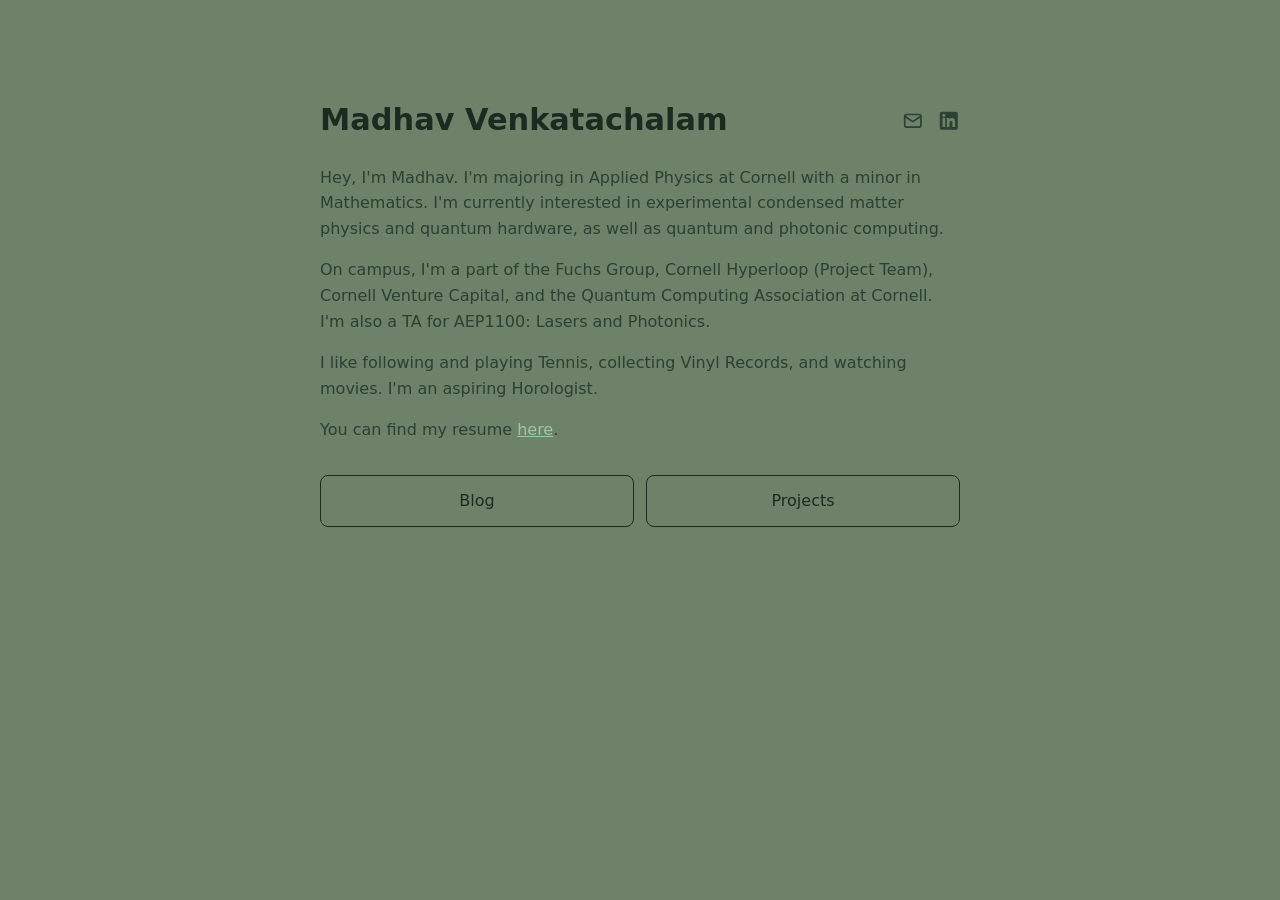
==== index.html @ 63b0a7d0 "Add files via upload" ====
<!DOCTYPE html>
<html lang="en">
<head>
  <meta charset="UTF-8">
  <meta name="viewport" content="width=device-width, initial-scale=1.0">
  <title>Madhav</title>
  <link rel="stylesheet" href="style.css">
</head>
<body>
  <main class="container">
    <header>
      <h1>Madhav Venkatachalam</h1> <!-- EDIT: your full name -->
      <nav class="social">
        <!-- EDIT: your email -->
        <a href="mailto:mv498@cornell.edu" aria-label="Email">
          <svg viewBox="0 0 24 24" fill="none" stroke="currentColor" stroke-width="1.8" stroke-linecap="round" stroke-linejoin="round">
            <rect x="3" y="5" width="18" height="14" rx="2"/>
            <path d="M3 7l9 6 9-6"/>
          </svg>
        </a>
        <!-- EDIT: your LinkedIn URL -->
        <a href="https://www.linkedin.com/in/madhav-venkatachalam/" target="_blank" rel="noopener" aria-label="LinkedIn">
          <svg viewBox="0 0 24 24" fill="currentColor">
            <path d="M20 2H4a2 2 0 0 0-2 2v16a2 2 0 0 0 2 2h16a2 2 0 0 0 2-2V4a2 2 0 0 0-2-2zM8 19H5V9h3v10zM6.5 7.7a1.75 1.75 0 1 1 0-3.5 1.75 1.75 0 0 1 0 3.5zM19 19h-3v-5c0-1.2-.4-2.1-1.6-2.1-1.1 0-1.6.8-1.6 2.1v5h-3V9h2.9v1.4c.4-.8 1.4-1.6 2.9-1.6 2.3 0 3.4 1.4 3.4 4.2V19z"/>
          </svg>
        </a>
      </nav>
    </header>

    <!-- EDIT: your intro -->
    <section class="intro">
      <p>Hey, I'm Madhav. I'm majoring in Applied Physics at Cornell with a minor in Mathematics. I'm currently interested in experimental condensed matter physics and quantum hardware, as well as quantum and photonic computing.</p>
      <p>On campus, I'm a part of the Fuchs Group, Cornell Hyperloop (Project Team), Cornell Venture Capital, and the Quantum Computing Association at Cornell. I'm also a TA for AEP1100: Lasers and Photonics.</p>
      <p>I like following and playing Tennis, collecting Vinyl Records, and watching movies. I'm an aspiring Horologist.</p>
      <p>You can find my resume <a href="documents/resume.pdf" target="_blank" rel="noopener">here</a>.</p>
    </section>

    <div class="buttons">
      <a class="btn" href="blog.html">Blog</a>
      <a class="btn" href="projects.html">Projects</a>
    </div>
  </main>
</body>
</html>
---- style.css ----
:root {
  --bg: #6e8269;
  --text: #1c2b22;
  --muted: #2a4133;
  --faint: #304a3a;
  --border: #1c2b22;
  --accent: #99c8ad;
  --font: ui-sans-serif, system-ui, -apple-system, BlinkMacSystemFont, "Segoe UI", Roboto, "Helvetica Neue", Arial, sans-serif;
}


* { box-sizing: border-box; }

body {
  margin: 0;
  font-family: var(--font);
  background: var(--bg);
  color: var(--text);
  line-height: 1.6;
}

.container {
  max-width: 42rem;
  margin: 0 auto;
  padding: 6rem 1rem 3rem;
}

a { color: var(--accent); }

/* Header */
header {
  display: flex;
  align-items: center;
  justify-content: space-between;
  gap: 1rem;
  margin-bottom: 1.25rem;
}

h1 {
  font-size: 1.9rem;
  font-weight: 700;
  margin: 0;
}

.social {
  display: flex;
  gap: 0.9rem;
}

.social a {
  color: var(--muted);
  font-size: 1.35rem;
  display: flex;
  transition: color 0.2s;
}

.social a:hover { color: var(--text); }

.social svg { width: 1em; height: 1em; }

/* Intro */
.intro p {
  color: var(--muted);
  margin: 0 0 1rem;
}

/* Two buttons */
.buttons {
  display: flex;
  gap: 0.75rem;
  margin-top: 2rem;
}

.btn {
  flex: 1;
  text-align: center;
  padding: 0.75rem 1rem;
  border: 1px solid var(--border);
  border-radius: 0.5rem;
  color: var(--text);
  text-decoration: none;
  font-weight: 500;
  transition: border-color 0.2s, background 0.2s;
}

.btn:hover {
  border-color: var(--faint);
  background: color-mix(in srgb, var(--border) 35%, transparent);
}

/* Back link */
.back {
  display: inline-block;
  color: var(--muted);
  text-decoration: none;
  margin-bottom: 1.5rem;
  font-size: 0.95rem;
}

.back:hover { color: var(--text); }

h2 {
  font-size: 1.5rem;
  margin: 0 0 1rem;
}

/* List of posts / projects */
.list {
  list-style: none;
  padding: 0;
  margin: 0;
}

.list li { border-bottom: 1px solid var(--border); }
.list li:first-child { border-top: 1px solid var(--border); }

.list a {
  display: flex;
  justify-content: space-between;
  align-items: baseline;
  gap: 1rem;
  padding: 0.85rem 0;
  color: var(--text);
  text-decoration: none;
}

.list a:hover .title { color: var(--accent); }

.list .title { font-weight: 500; transition: color 0.2s; }

.list .meta {
  color: var(--faint);
  font-size: 0.85rem;
  white-space: nowrap;
}

.list .desc {
  display: block;
  color: var(--muted);
  font-size: 0.875rem;
  font-weight: 400;
}

/* Individual post / project page */
article h2 { margin-bottom: 0.25rem; }

article .date {
  color: var(--faint);
  font-size: 0.875rem;
  margin-bottom: 1.5rem;
}

article p, article li { color: var(--muted); }

article img {
  max-width: 100%;
  border-radius: 0.5rem;
  margin: 1rem 0;
}

@media (max-width: 480px) {
  .container { padding-top: 3rem; }
  .buttons { flex-direction: column; }
}
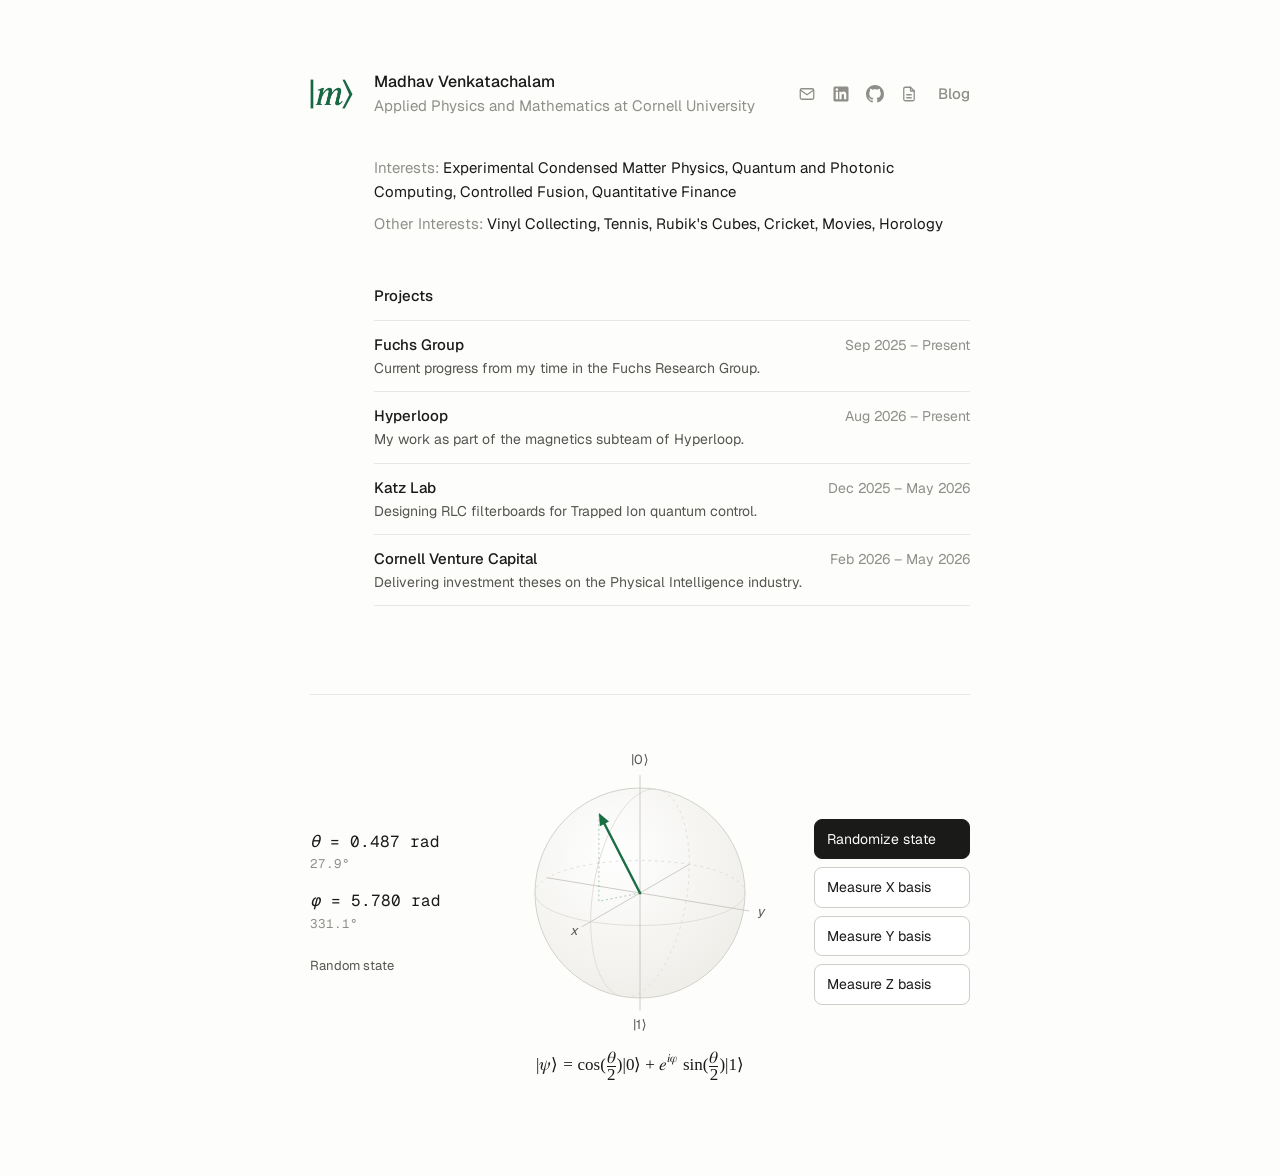
==== commit 914a7e8b: "Add files via upload" ====
--- a/index.html
+++ b/index.html
@@ -3,42 +3,124 @@
 <head>
   <meta charset="UTF-8">
   <meta name="viewport" content="width=device-width, initial-scale=1.0">
-  <title>Madhav</title>
+  <title>Madhav Venkatachalam</title>
+  <meta name="description" content="Madhav Venkatachalam: Applied Physics and Mathematics at Cornell University.">
+  <link rel="icon" href="favicon.png" type="image/png" sizes="64x64">
+  <link rel="apple-touch-icon" href="apple-touch-icon.png">
+  <link rel="preconnect" href="https://fonts.googleapis.com">
+  <link rel="preconnect" href="https://fonts.gstatic.com" crossorigin>
+  <link rel="stylesheet" href="https://fonts.googleapis.com/css2?family=Geist:wght@400;500&family=Geist+Mono:wght@400;500&display=swap">
   <link rel="stylesheet" href="style.css">
 </head>
 <body>
-  <main class="container">
-    <header>
-      <h1>Madhav Venkatachalam</h1> <!-- EDIT: your full name -->
-      <nav class="social">
-        <!-- EDIT: your email -->
-        <a href="mailto:mv498@cornell.edu" aria-label="Email">
-          <svg viewBox="0 0 24 24" fill="none" stroke="currentColor" stroke-width="1.8" stroke-linecap="round" stroke-linejoin="round">
-            <rect x="3" y="5" width="18" height="14" rx="2"/>
-            <path d="M3 7l9 6 9-6"/>
-          </svg>
+  <div class="page">
+
+    <!-- ===== HEADER (same on every page) ===== -->
+    <header class="site-header">
+      <a class="logo" href="index.html" aria-label="Home"><img src="logo.png" alt=""></a>
+      <div class="who">
+        <h1 class="name">Madhav Venkatachalam</h1>
+        <p class="tagline">Applied Physics and Mathematics at Cornell University</p>
+      </div>
+      <nav class="site-nav">
+        <a href="mailto:mv498@cornell.edu" aria-label="Email" title="Email">
+          <svg viewBox="0 0 24 24" fill="none" stroke="currentColor" stroke-width="1.7" stroke-linecap="round" stroke-linejoin="round"><rect x="3" y="5" width="18" height="14" rx="2"/><path d="M3.5 7l8.5 6 8.5-6"/></svg>
         </a>
-        <!-- EDIT: your LinkedIn URL -->
-        <a href="https://www.linkedin.com/in/madhav-venkatachalam/" target="_blank" rel="noopener" aria-label="LinkedIn">
-          <svg viewBox="0 0 24 24" fill="currentColor">
-            <path d="M20 2H4a2 2 0 0 0-2 2v16a2 2 0 0 0 2 2h16a2 2 0 0 0 2-2V4a2 2 0 0 0-2-2zM8 19H5V9h3v10zM6.5 7.7a1.75 1.75 0 1 1 0-3.5 1.75 1.75 0 0 1 0 3.5zM19 19h-3v-5c0-1.2-.4-2.1-1.6-2.1-1.1 0-1.6.8-1.6 2.1v5h-3V9h2.9v1.4c.4-.8 1.4-1.6 2.9-1.6 2.3 0 3.4 1.4 3.4 4.2V19z"/>
-          </svg>
+        <a href="https://www.linkedin.com/in/madhav-venkatachalam/" target="_blank" rel="noopener" aria-label="LinkedIn" title="LinkedIn">
+          <svg viewBox="0 0 24 24" fill="currentColor"><path d="M20 2H4a2 2 0 0 0-2 2v16a2 2 0 0 0 2 2h16a2 2 0 0 0 2-2V4a2 2 0 0 0-2-2zM8 19H5V9h3v10zM6.5 7.7a1.75 1.75 0 1 1 0-3.5 1.75 1.75 0 0 1 0 3.5zM19 19h-3v-5c0-1.2-.4-2.1-1.6-2.1-1.1 0-1.6.8-1.6 2.1v5h-3V9h2.9v1.4c.4-.8 1.4-1.6 2.9-1.6 2.3 0 3.4 1.4 3.4 4.2V19z"/></svg>
         </a>
+        <a href="https://github.com/madhavv29" target="_blank" rel="noopener" aria-label="GitHub" title="GitHub">
+          <svg viewBox="0 0 16 16" fill="currentColor"><path d="M8 0C3.58 0 0 3.58 0 8c0 3.54 2.29 6.53 5.47 7.59.4.07.55-.17.55-.38 0-.19-.01-.82-.01-1.49-2.01.37-2.53-.49-2.69-.94-.09-.23-.48-.94-.82-1.13-.28-.15-.68-.52-.01-.53.63-.01 1.08.58 1.23.82.72 1.21 1.87.87 2.33.66.07-.52.28-.87.51-1.07-1.78-.2-3.64-.89-3.64-3.95 0-.87.31-1.59.82-2.15-.08-.2-.36-1.02.08-2.12 0 0 .67-.21 2.2.82.64-.18 1.32-.27 2-.27.68 0 1.36.09 2 .27 1.53-1.04 2.2-.82 2.2-.82.44 1.1.16 1.92.08 2.12.51.56.82 1.27.82 2.15 0 3.07-1.87 3.75-3.65 3.95.29.25.54.73.54 1.48 0 1.07-.01 1.93-.01 2.2 0 .21.15.46.55.38A8.01 8.01 0 0 0 16 8c0-4.42-3.58-8-8-8z"/></svg>
+        </a>
+        <a href="documents/resume.pdf" target="_blank" rel="noopener" aria-label="Resume" title="Resume">
+          <svg viewBox="0 0 24 24" fill="none" stroke="currentColor" stroke-width="1.7" stroke-linecap="round" stroke-linejoin="round"><path d="M14 3H7a2 2 0 0 0-2 2v14a2 2 0 0 0 2 2h10a2 2 0 0 0 2-2V8z"/><path d="M14 3v5h5"/><path d="M9 13h6M9 17h6"/></svg>
+        </a>
+        <a class="nav-text" href="blog.html">Blog</a>
       </nav>
     </header>
 
-    <!-- EDIT: your intro -->
-    <section class="intro">
-      <p>Hey, I'm Madhav. I'm majoring in Applied Physics at Cornell with a minor in Mathematics. I'm currently interested in experimental condensed matter physics and quantum hardware, as well as quantum and photonic computing.</p>
-      <p>On campus, I'm a part of the Fuchs Group, Cornell Hyperloop (Project Team), Cornell Venture Capital, and the Quantum Computing Association at Cornell. I'm also a TA for AEP1100: Lasers and Photonics.</p>
-      <p>I like following and playing Tennis, collecting Vinyl Records, and watching movies. I'm an aspiring Horologist.</p>
-      <p>You can find my resume <a href="documents/resume.pdf" target="_blank" rel="noopener">here</a>.</p>
+    <main>
+      <!-- ===== INTERESTS ===== -->
+      <section class="interests indent">
+        <p><span class="label">Interests:</span> Experimental Condensed Matter Physics, Quantum and Photonic Computing, Controlled Fusion, Quantitative Finance</p>
+        <p><span class="label">Other Interests:</span> Vinyl Collecting, Tennis, Rubik's Cubes, Cricket, Movies, Horology</p>
+      </section>
+
+      <!-- ===== PROJECTS =====
+           To add a project: copy one <li> ... </li> block below and edit it,
+           then copy a page in projects/ and rename it. -->
+      <section class="section indent" id="projects">
+        <h2>Projects</h2>
+        <ul class="rows">
+          <li>
+            <a href="projects/fuchs-group.html">
+              <span class="row-top"><span class="row-title">Fuchs Group</span><span class="row-meta">Sep 2025 – Present</span></span>
+              <span class="row-desc">Current progress from my time in the Fuchs Research Group.</span>
+            </a>
+          </li>
+          <li>
+            <a href="projects/hyperloop.html">
+              <span class="row-top"><span class="row-title">Hyperloop</span><span class="row-meta">Aug 2026 – Present</span></span>
+              <span class="row-desc">My work as part of the magnetics subteam of Hyperloop.</span>
+            </a>
+          </li>
+          <li>
+            <a href="projects/katz-lab.html">
+              <span class="row-top"><span class="row-title">Katz Lab</span><span class="row-meta">Dec 2025 – May 2026</span></span>
+              <span class="row-desc">Designing RLC filterboards for Trapped Ion quantum control.</span>
+            </a>
+          </li>
+          <li>
+            <a href="projects/cornell-venture-capital.html">
+              <span class="row-top"><span class="row-title">Cornell Venture Capital</span><span class="row-meta">Feb 2026 – May 2026</span></span>
+              <span class="row-desc">Delivering investment theses on the Physical Intelligence industry.</span>
+            </a>
+          </li>
+        </ul>
+      </section>
+    </main>
+
+    <!-- ===== BLOCH SPHERE (logic lives in bloch.js) ===== -->
+    <section class="bloch" aria-label="Interactive Bloch sphere">
+      <div class="bloch-readout">
+        <div class="readout-item">
+          <div class="readout-main"><span class="sym">θ</span> = <span id="theta-val">–</span></div>
+          <div class="readout-sub" id="theta-sub">&nbsp;</div>
+        </div>
+        <div class="readout-item">
+          <div class="readout-main"><span class="sym">φ</span> = <span id="phi-val">–</span></div>
+          <div class="readout-sub" id="phi-sub">&nbsp;</div>
+        </div>
+        <p class="readout-last" id="last-result" aria-live="polite">Random state</p>
+      </div>
+
+      <figure class="bloch-figure">
+        <svg id="bloch" viewBox="0 0 320 320" role="img" aria-label="Bloch sphere showing the current qubit state"></svg>
+        <figcaption>
+          <math display="block">
+            <mrow>
+              <mo stretchy="false" lspace="0" rspace="0">|</mo><mi>ψ</mi><mo stretchy="false" lspace="0">⟩</mo>
+              <mo>=</mo>
+              <mi>cos</mi><mo>&#x2061;</mo><mrow><mo>(</mo><mfrac><mi>θ</mi><mn>2</mn></mfrac><mo>)</mo></mrow>
+              <mo stretchy="false" lspace="0" rspace="0">|</mo><mn>0</mn><mo stretchy="false" lspace="0">⟩</mo>
+              <mo>+</mo>
+              <msup><mi>e</mi><mrow><mi>i</mi><mi>φ</mi></mrow></msup><mspace width="0.2em"/>
+              <mi>sin</mi><mo>&#x2061;</mo><mrow><mo>(</mo><mfrac><mi>θ</mi><mn>2</mn></mfrac><mo>)</mo></mrow>
+              <mo stretchy="false" lspace="0" rspace="0">|</mo><mn>1</mn><mo stretchy="false" lspace="0">⟩</mo>
+            </mrow>
+          </math>
+        </figcaption>
+      </figure>
+
+      <div class="bloch-controls">
+        <button class="qbtn primary" type="button" data-action="random">Randomize state</button>
+        <button class="qbtn" type="button" data-action="x">Measure X basis</button>
+        <button class="qbtn" type="button" data-action="y">Measure Y basis</button>
+        <button class="qbtn" type="button" data-action="z">Measure Z basis</button>
+      </div>
     </section>
 
-    <div class="buttons">
-      <a class="btn" href="blog.html">Blog</a>
-      <a class="btn" href="projects.html">Projects</a>
-    </div>
-  </main>
+  </div>
+  <script src="bloch.js"></script>
 </body>
 </html>
--- a/style.css
+++ b/style.css
@@ -1,164 +1,218 @@
+/* ---------- Colors & fonts (edit here to restyle the whole site) ---------- */
 :root {
-  --bg: #6e8269;
-  --text: #1c2b22;
-  --muted: #2a4133;
-  --faint: #304a3a;
-  --border: #1c2b22;
-  --accent: #99c8ad;
-  --font: ui-sans-serif, system-ui, -apple-system, BlinkMacSystemFont, "Segoe UI", Roboto, "Helvetica Neue", Arial, sans-serif;
-}
-
+  --bg: #fdfdfb;        /* page background */
+  --text: #1a1a18;      /* names, titles, main text */
+  --muted: #55544f;     /* paragraphs, descriptions */
+  --faint: #8f8e89;     /* dates, labels, nav */
+  --line: #e7e6e1;      /* dividers, sphere grid */
+  --line-strong: #cfcec8;
+  --qubit: #196e42;     /* Bloch state vector */
+
+  --font: "Geist", ui-sans-serif, system-ui, -apple-system, "Segoe UI", Roboto, sans-serif;
+  --mono: "Geist Mono", ui-monospace, SFMono-Regular, Menlo, Consolas, monospace;
+
+  --gutter: 64px;       /* left column that holds the logo */
+  color-scheme: light;
+}
 
 * { box-sizing: border-box; }
 
 body {
   margin: 0;
-  font-family: var(--font);
   background: var(--bg);
   color: var(--text);
+  font-family: var(--font);
+  font-size: 15px;
   line-height: 1.6;
-}
-
-.container {
-  max-width: 42rem;
+  -webkit-font-smoothing: antialiased;
+}
+
+.page {
+  max-width: 700px;
   margin: 0 auto;
-  padding: 6rem 1rem 3rem;
-}
-
-a { color: var(--accent); }
-
-/* Header */
-header {
+  padding: 72px 20px 96px;
+}
+
+a { color: inherit; }
+
+/* Inline links inside text: underlined, Ashton-style */
+.prose a:not(.back), .interests a {
+  text-decoration: underline;
+  text-decoration-color: var(--line-strong);
+  text-underline-offset: 3px;
+  transition: text-decoration-color 0.15s;
+}
+.prose a:not(.back):hover, .interests a:hover { text-decoration-color: var(--text); }
+
+/* ---------- Header ---------- */
+.site-header {
+  display: grid;
+  grid-template-columns: var(--gutter) 1fr auto;
+  grid-template-areas: "logo who nav";
+  align-items: center;
+  margin-bottom: 40px;
+}
+
+.logo { grid-area: logo; display: flex; align-items: center; }
+.logo img { display: block; height: 30px; width: auto; }
+
+.who { grid-area: who; min-width: 0; }
+.name {
+  margin: 0;
+  font-size: 16px;
+  font-weight: 500;
+  line-height: 1.3;
+}
+.name a { text-decoration: none; }
+.tagline { margin: 2px 0 0; color: var(--faint); font-size: 15px; line-height: 1.4; }
+
+.site-nav {
+  grid-area: nav;
   display: flex;
   align-items: center;
-  justify-content: space-between;
-  gap: 1rem;
-  margin-bottom: 1.25rem;
-}
-
-h1 {
-  font-size: 1.9rem;
-  font-weight: 700;
-  margin: 0;
-}
-
-.social {
+  gap: 16px;
+}
+.site-nav a {
   display: flex;
-  gap: 0.9rem;
-}
-
-.social a {
-  color: var(--muted);
-  font-size: 1.35rem;
-  display: flex;
-  transition: color 0.2s;
-}
-
-.social a:hover { color: var(--text); }
-
-.social svg { width: 1em; height: 1em; }
-
-/* Intro */
-.intro p {
-  color: var(--muted);
-  margin: 0 0 1rem;
-}
-
-/* Two buttons */
-.buttons {
-  display: flex;
-  gap: 0.75rem;
-  margin-top: 2rem;
-}
-
-.btn {
-  flex: 1;
-  text-align: center;
-  padding: 0.75rem 1rem;
-  border: 1px solid var(--border);
-  border-radius: 0.5rem;
-  color: var(--text);
+  align-items: center;
+  color: var(--faint);
   text-decoration: none;
+  transition: color 0.15s;
+}
+.site-nav a:hover { color: var(--text); }
+.site-nav svg { width: 18px; height: 18px; }
+.site-nav .nav-text { font-size: 15px; font-weight: 500; margin-left: 4px; }
+
+/* Content sits in the column to the right of the logo */
+.indent { padding-left: var(--gutter); }
+
+/* ---------- Interests ---------- */
+.interests p { margin: 0 0 8px; }
+.label { color: var(--faint); }
+
+/* ---------- Section headings ---------- */
+h2 {
+  margin: 0 0 12px;
+  font-size: 15px;
   font-weight: 500;
-  transition: border-color 0.2s, background 0.2s;
-}
-
-.btn:hover {
-  border-color: var(--faint);
-  background: color-mix(in srgb, var(--border) 35%, transparent);
-}
-
-/* Back link */
-.back {
-  display: inline-block;
-  color: var(--muted);
+}
+.section { margin-top: 48px; }
+
+/* ---------- Lists of projects / posts ---------- */
+.rows { list-style: none; margin: 0; padding: 0; }
+.rows li { border-bottom: 1px solid var(--line); }
+.rows li:first-child { border-top: 1px solid var(--line); }
+.rows a {
+  display: block;
+  padding: 12px 0;
   text-decoration: none;
-  margin-bottom: 1.5rem;
-  font-size: 0.95rem;
-}
-
-.back:hover { color: var(--text); }
-
-h2 {
-  font-size: 1.5rem;
-  margin: 0 0 1rem;
-}
-
-/* List of posts / projects */
-.list {
-  list-style: none;
-  padding: 0;
-  margin: 0;
-}
-
-.list li { border-bottom: 1px solid var(--border); }
-.list li:first-child { border-top: 1px solid var(--border); }
-
-.list a {
+}
+.row-top {
   display: flex;
   justify-content: space-between;
   align-items: baseline;
-  gap: 1rem;
-  padding: 0.85rem 0;
+  gap: 16px;
+}
+.row-title {
+  font-weight: 500;
+  text-decoration: underline;
+  text-decoration-color: transparent;
+  text-underline-offset: 3px;
+  transition: text-decoration-color 0.15s;
+}
+.rows a:hover .row-title { text-decoration-color: var(--text); }
+.row-meta {
+  color: var(--faint);
+  font-size: 14px;
+  white-space: nowrap;
+  font-variant-numeric: tabular-nums;
+}
+.row-desc { display: block; color: var(--muted); font-size: 14px; }
+
+/* ---------- Article pages (projects & blog posts) ---------- */
+.back {
+  display: inline-block;
+  margin-bottom: 20px;
+  color: var(--faint);
+  font-size: 14px;
+  text-decoration: none;
+}
+.back:hover { color: var(--text); }
+
+.prose h1 { margin: 0 0 2px; font-size: 18px; font-weight: 500; line-height: 1.4; }
+.prose .date { color: var(--faint); font-size: 14px; margin-bottom: 24px; }
+.prose h3 { margin: 28px 0 8px; font-size: 15px; font-weight: 500; }
+.prose p, .prose li { color: var(--muted); }
+.prose p { margin: 0 0 14px; }
+.prose img { max-width: 100%; border-radius: 8px; margin: 8px 0 16px; }
+
+/* ---------- Bloch sphere ---------- */
+.bloch {
+  margin-top: 88px;
+  padding-top: 48px;
+  border-top: 1px solid var(--line);
+  display: grid;
+  grid-template-columns: 1fr minmax(240px, 300px) 1fr;
+  grid-template-areas: "read fig ctrl";
+  align-items: center;
+  gap: 24px;
+}
+
+.bloch-figure { grid-area: fig; margin: 0; text-align: center; }
+.bloch-figure svg { display: block; width: 100%; height: auto; overflow: visible; }
+.bloch-figure figcaption { margin-top: 8px; }
+.bloch-figure math {
+  font-family: "Cambria Math", "STIX Two Math", "Latin Modern Math", math, serif;
+  font-size: 17px;
+}
+
+.bloch-readout { grid-area: read; font-family: var(--mono); font-size: 14px; }
+.readout-item + .readout-item { margin-top: 14px; }
+.readout-main { color: var(--text); font-size: 16px; }
+.readout-main .sym { font-family: var(--font); font-style: italic; }
+.readout-sub { color: var(--faint); font-size: 12.5px; }
+.readout-last {
+  margin: 22px 0 0;
+  color: var(--muted);
+  font-family: var(--font);
+  font-size: 13px;
+  line-height: 1.5;
+  min-height: 3em;
+}
+
+.bloch-controls { grid-area: ctrl; display: flex; flex-direction: column; gap: 8px; }
+.qbtn {
+  font: inherit;
+  font-size: 14px;
+  padding: 8px 12px;
+  border: 1px solid var(--line-strong);
+  border-radius: 8px;
+  background: #fff;
   color: var(--text);
-  text-decoration: none;
-}
-
-.list a:hover .title { color: var(--accent); }
-
-.list .title { font-weight: 500; transition: color 0.2s; }
-
-.list .meta {
-  color: var(--faint);
-  font-size: 0.85rem;
-  white-space: nowrap;
-}
-
-.list .desc {
-  display: block;
-  color: var(--muted);
-  font-size: 0.875rem;
-  font-weight: 400;
-}
-
-/* Individual post / project page */
-article h2 { margin-bottom: 0.25rem; }
-
-article .date {
-  color: var(--faint);
-  font-size: 0.875rem;
-  margin-bottom: 1.5rem;
-}
-
-article p, article li { color: var(--muted); }
-
-article img {
-  max-width: 100%;
-  border-radius: 0.5rem;
-  margin: 1rem 0;
-}
-
-@media (max-width: 480px) {
-  .container { padding-top: 3rem; }
-  .buttons { flex-direction: column; }
-}
+  text-align: left;
+  cursor: pointer;
+  transition: border-color 0.15s, background 0.15s;
+}
+.qbtn:hover { border-color: var(--text); }
+.qbtn:active { background: #f1f1ed; }
+.qbtn:focus-visible { outline: 2px solid var(--text); outline-offset: 2px; }
+.qbtn.primary { background: var(--text); border-color: var(--text); color: var(--bg); }
+.qbtn.primary:hover { background: #33332f; }
+
+/* ---------- Phones ---------- */
+@media (max-width: 620px) {
+  .page { padding-top: 32px; }
+  .site-header {
+    grid-template-columns: 52px 1fr;
+    grid-template-areas: "nav nav" "logo who";
+    row-gap: 28px;
+  }
+  .site-nav { justify-content: flex-end; }
+  .indent { padding-left: 0; }
+  .bloch {
+    grid-template-columns: 1fr 1fr;
+    grid-template-areas: "fig fig" "read ctrl";
+    gap: 20px;
+  }
+  .bloch-figure { max-width: 320px; margin: 0 auto; width: 100%; }
+}
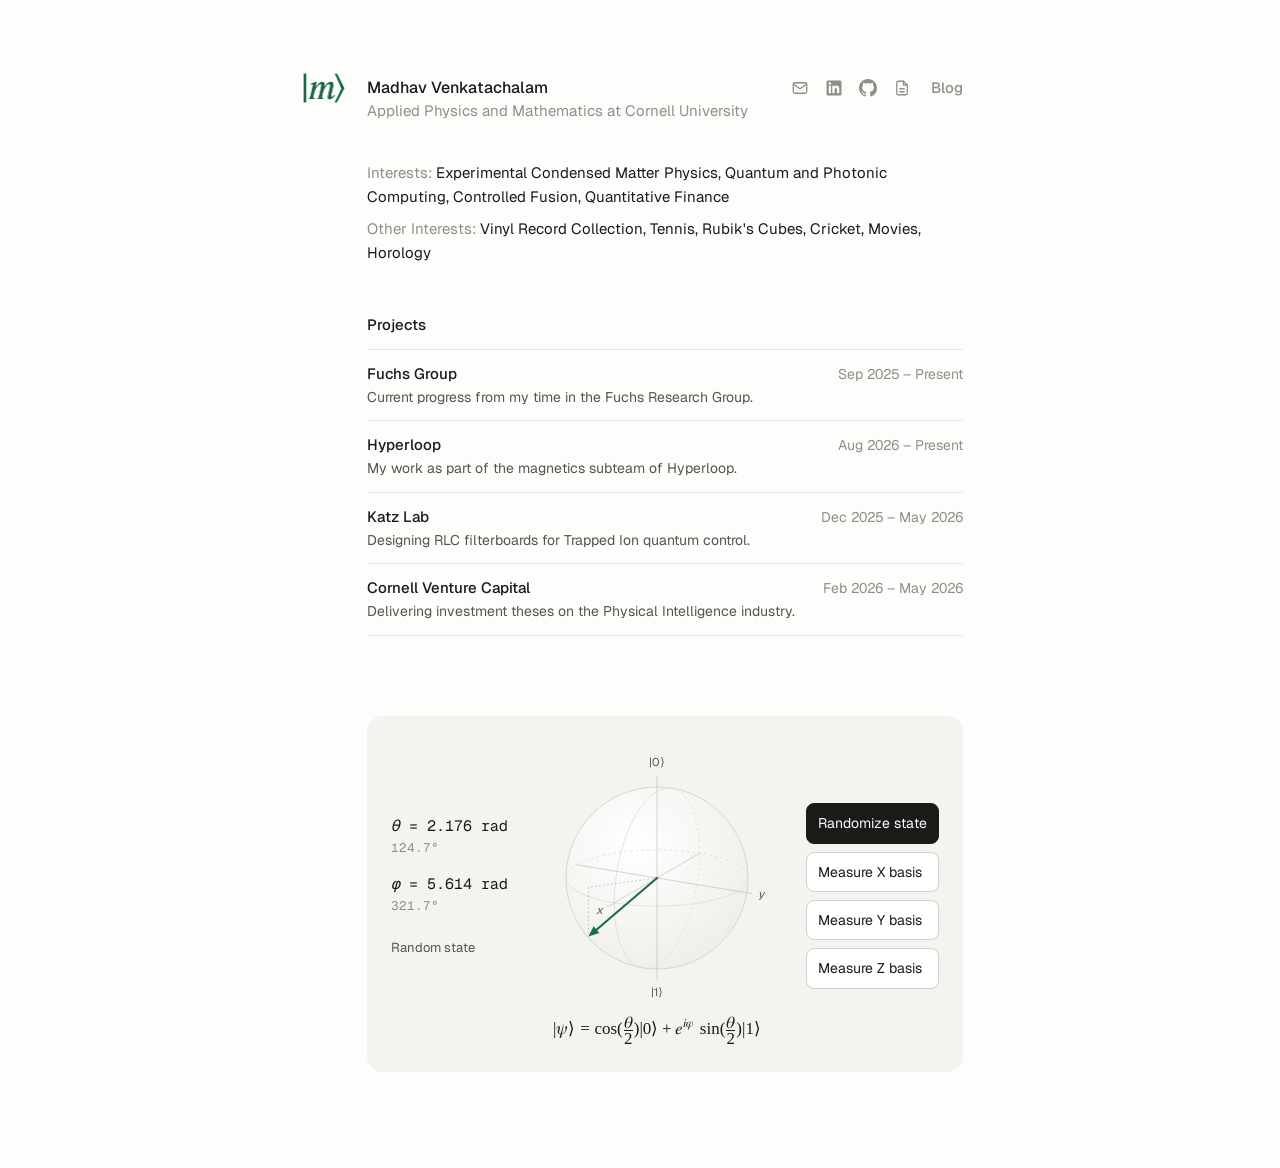
==== commit 37ea692e: "Add files via upload" ====
--- a/index.html
+++ b/index.html
@@ -19,8 +19,7 @@
     <header class="site-header">
       <a class="logo" href="index.html" aria-label="Home"><img src="logo.png" alt=""></a>
       <div class="who">
-        <h1 class="name">Madhav Venkatachalam</h1>
-        <p class="tagline">Applied Physics and Mathematics at Cornell University</p>
+        <p class="name"><a href="index.html">Madhav Venkatachalam</a></p>
       </div>
       <nav class="site-nav">
         <a href="mailto:mv498@cornell.edu" aria-label="Email" title="Email">
@@ -39,11 +38,14 @@
       </nav>
     </header>
 
+    <!-- Home page only: sits just under the header without changing it -->
+    <p class="tagline">Applied Physics and Mathematics at Cornell University</p>
+
     <main>
       <!-- ===== INTERESTS ===== -->
       <section class="interests indent">
         <p><span class="label">Interests:</span> Experimental Condensed Matter Physics, Quantum and Photonic Computing, Controlled Fusion, Quantitative Finance</p>
-        <p><span class="label">Other Interests:</span> Vinyl Collecting, Tennis, Rubik's Cubes, Cricket, Movies, Horology</p>
+        <p><span class="label">Other Interests:</span> Vinyl Record Collection, Tennis, Rubik's Cubes, Cricket, Movies, Horology</p>
       </section>
 
       <!-- ===== PROJECTS =====
--- a/style.css
+++ b/style.css
@@ -6,6 +6,7 @@
   --faint: #8f8e89;     /* dates, labels, nav */
   --line: #e7e6e1;      /* dividers, sphere grid */
   --line-strong: #cfcec8;
+  --panel: #f3f3ef;     /* Bloch sphere panel background */
   --qubit: #196e42;     /* Bloch state vector */
 
   --font: "Geist", ui-sans-serif, system-ui, -apple-system, "Segoe UI", Roboto, sans-serif;
@@ -16,6 +17,9 @@
 }
 
 * { box-sizing: border-box; }
+
+/* Reserve the scrollbar's space on every page, so short pages don't shift sideways */
+html { scrollbar-gutter: stable; }
 
 body {
   margin: 0;
@@ -45,13 +49,15 @@
 .prose a:not(.back):hover, .interests a:hover { text-decoration-color: var(--text); }
 
 /* ---------- Header ---------- */
+/* Identical on every page: one row of fixed height */
 .site-header {
   display: grid;
   grid-template-columns: var(--gutter) 1fr auto;
+  grid-template-rows: 32px;
   grid-template-areas: "logo who nav";
   align-items: center;
-  margin-bottom: 40px;
-}
+}
+.site-header + * { margin-top: 40px; }
 
 .logo { grid-area: logo; display: flex; align-items: center; }
 .logo img { display: block; height: 30px; width: auto; }
@@ -64,7 +70,14 @@
   line-height: 1.3;
 }
 .name a { text-decoration: none; }
-.tagline { margin: 2px 0 0; color: var(--faint); font-size: 15px; line-height: 1.4; }
+/* Home-page subline, placed after the header so the header itself never changes */
+.site-header + .tagline {
+  margin: -4px 0 40px;
+  padding-left: var(--gutter);
+  color: var(--faint);
+  font-size: 15px;
+  line-height: 1.4;
+}
 
 .site-nav {
   grid-area: nav;
@@ -147,15 +160,18 @@
 .prose img { max-width: 100%; border-radius: 8px; margin: 8px 0 16px; }
 
 /* ---------- Bloch sphere ---------- */
+/* A softly tinted panel, aligned with the content column above */
 .bloch {
-  margin-top: 88px;
-  padding-top: 48px;
-  border-top: 1px solid var(--line);
+  margin: 80px 0 0 var(--gutter);
+  padding: 32px 24px 28px;
+  background: var(--panel);
+  border-radius: 16px;
   display: grid;
-  grid-template-columns: 1fr minmax(240px, 300px) 1fr;
+  grid-template-columns: max-content minmax(200px, 260px) max-content;
   grid-template-areas: "read fig ctrl";
-  align-items: center;
-  gap: 24px;
+  justify-content: space-between;
+  align-items: center;
+  gap: 16px;
 }
 
 .bloch-figure { grid-area: fig; margin: 0; text-align: center; }
@@ -168,7 +184,7 @@
 
 .bloch-readout { grid-area: read; font-family: var(--mono); font-size: 14px; }
 .readout-item + .readout-item { margin-top: 14px; }
-.readout-main { color: var(--text); font-size: 16px; }
+.readout-main { color: var(--text); font-size: 15px; white-space: nowrap; }
 .readout-main .sym { font-family: var(--font); font-style: italic; }
 .readout-sub { color: var(--faint); font-size: 12.5px; }
 .readout-last {
@@ -184,17 +200,18 @@
 .qbtn {
   font: inherit;
   font-size: 14px;
-  padding: 8px 12px;
+  padding: 8px 11px;
   border: 1px solid var(--line-strong);
   border-radius: 8px;
   background: #fff;
   color: var(--text);
   text-align: left;
+  white-space: nowrap;
   cursor: pointer;
   transition: border-color 0.15s, background 0.15s;
 }
 .qbtn:hover { border-color: var(--text); }
-.qbtn:active { background: #f1f1ed; }
+.qbtn:active { background: #ecece7; }
 .qbtn:focus-visible { outline: 2px solid var(--text); outline-offset: 2px; }
 .qbtn.primary { background: var(--text); border-color: var(--text); color: var(--bg); }
 .qbtn.primary:hover { background: #33332f; }
@@ -204,14 +221,19 @@
   .page { padding-top: 32px; }
   .site-header {
     grid-template-columns: 52px 1fr;
+    grid-template-rows: auto 32px;
     grid-template-areas: "nav nav" "logo who";
     row-gap: 28px;
   }
+  .site-header + .tagline { padding-left: 52px; }
   .site-nav { justify-content: flex-end; }
   .indent { padding-left: 0; }
   .bloch {
+    margin-left: 0;
+    padding: 24px 16px;
     grid-template-columns: 1fr 1fr;
     grid-template-areas: "fig fig" "read ctrl";
+    justify-content: stretch;
     gap: 20px;
   }
   .bloch-figure { max-width: 320px; margin: 0 auto; width: 100%; }
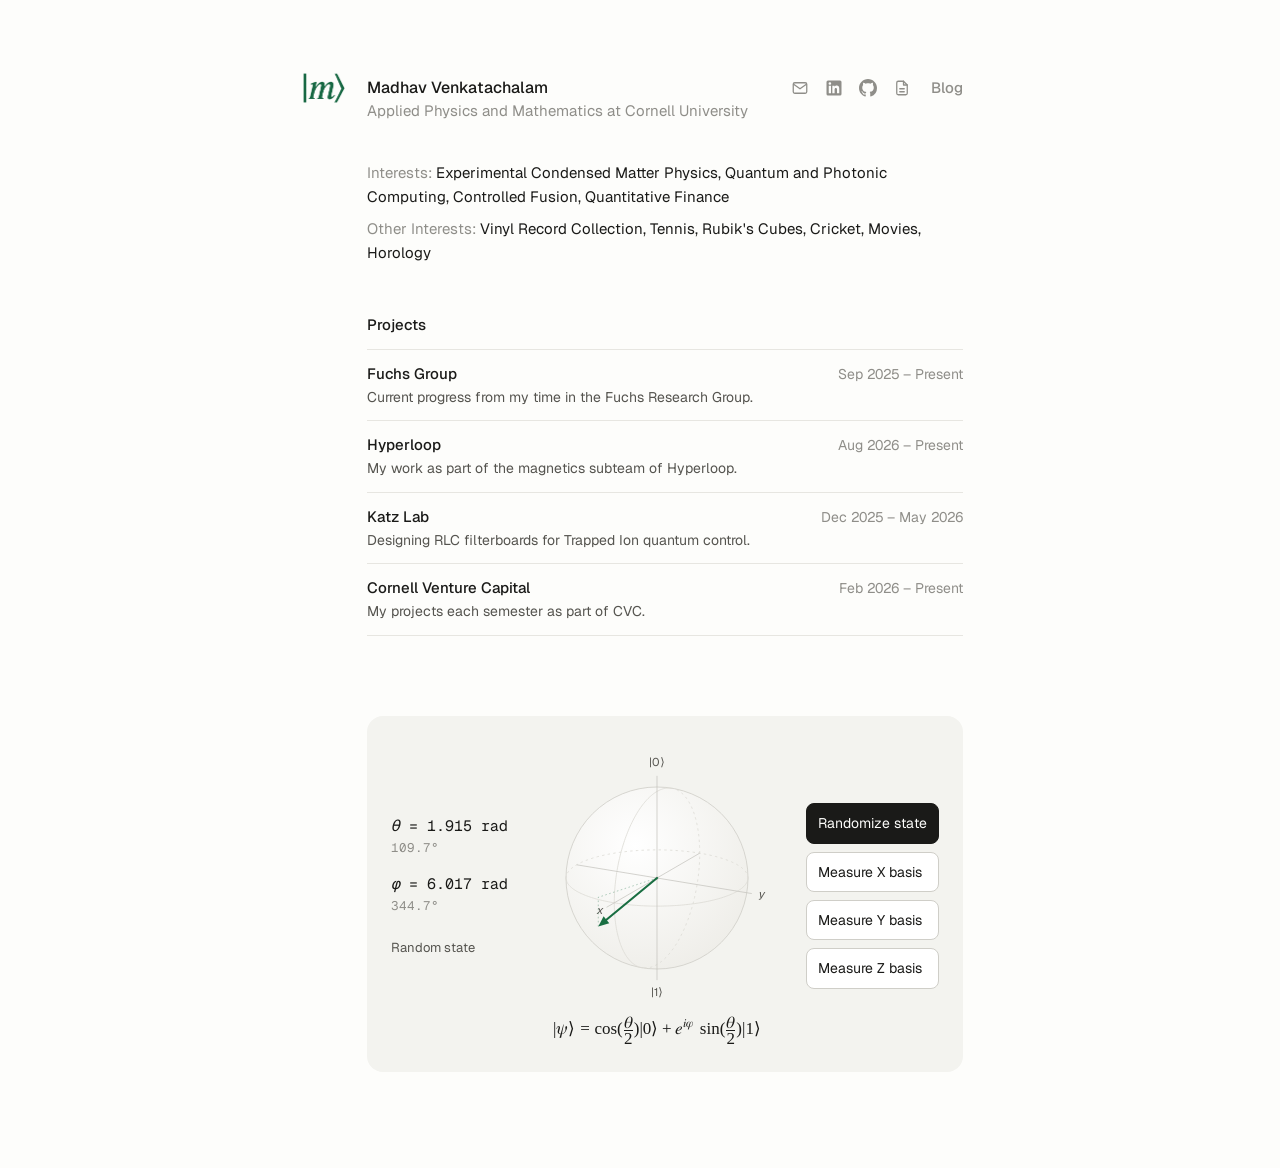
==== commit cd4ef496: "Add files via upload" ====
--- a/index.html
+++ b/index.html
@@ -74,8 +74,8 @@
           </li>
           <li>
             <a href="projects/cornell-venture-capital.html">
-              <span class="row-top"><span class="row-title">Cornell Venture Capital</span><span class="row-meta">Feb 2026 – May 2026</span></span>
-              <span class="row-desc">Delivering investment theses on the Physical Intelligence industry.</span>
+              <span class="row-top"><span class="row-title">Cornell Venture Capital</span><span class="row-meta">Feb 2026 – Present</span></span>
+              <span class="row-desc">My projects each semester as part of CVC.</span>
             </a>
           </li>
         </ul>
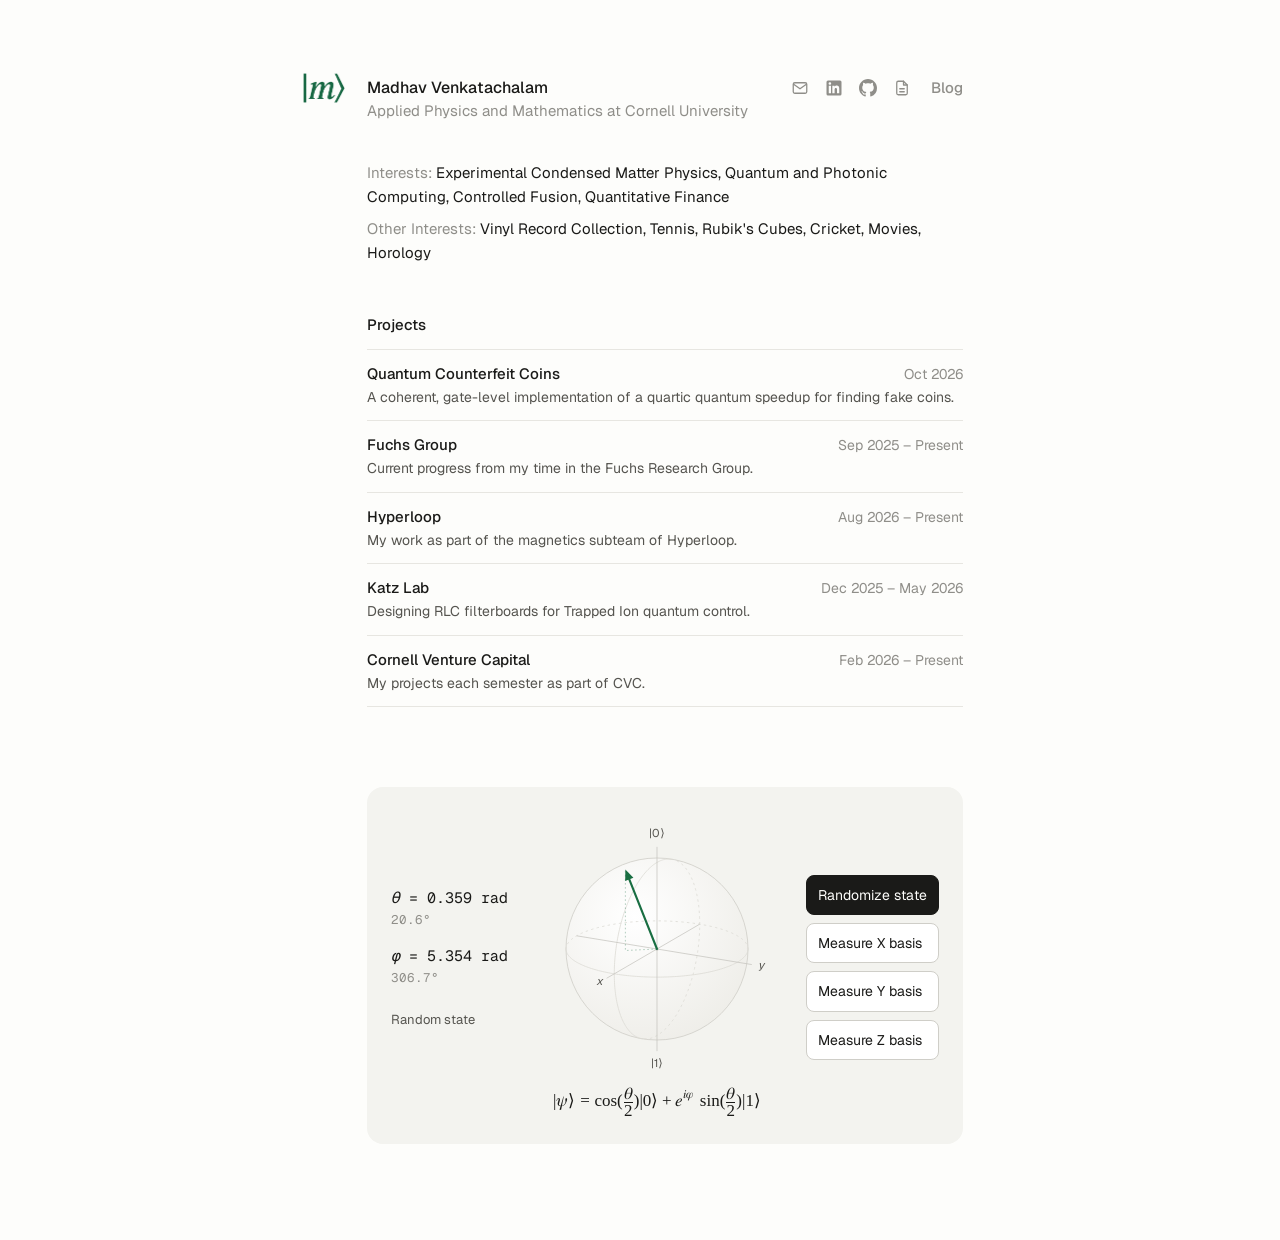
==== commit db6fc33f: "Add files via upload" ====
--- a/index.html
+++ b/index.html
@@ -54,6 +54,12 @@
       <section class="section indent" id="projects">
         <h2>Projects</h2>
         <ul class="rows">
+          <li>
+            <a href="projects/quantum-counterfeit-coins.html">
+              <span class="row-top"><span class="row-title">Quantum Counterfeit Coins</span><span class="row-meta">Oct 2026</span></span>
+              <span class="row-desc">A coherent, gate-level implementation of a quartic quantum speedup for finding fake coins.</span>
+            </a>
+          </li>
           <li>
             <a href="projects/fuchs-group.html">
               <span class="row-top"><span class="row-title">Fuchs Group</span><span class="row-meta">Sep 2025 – Present</span></span>
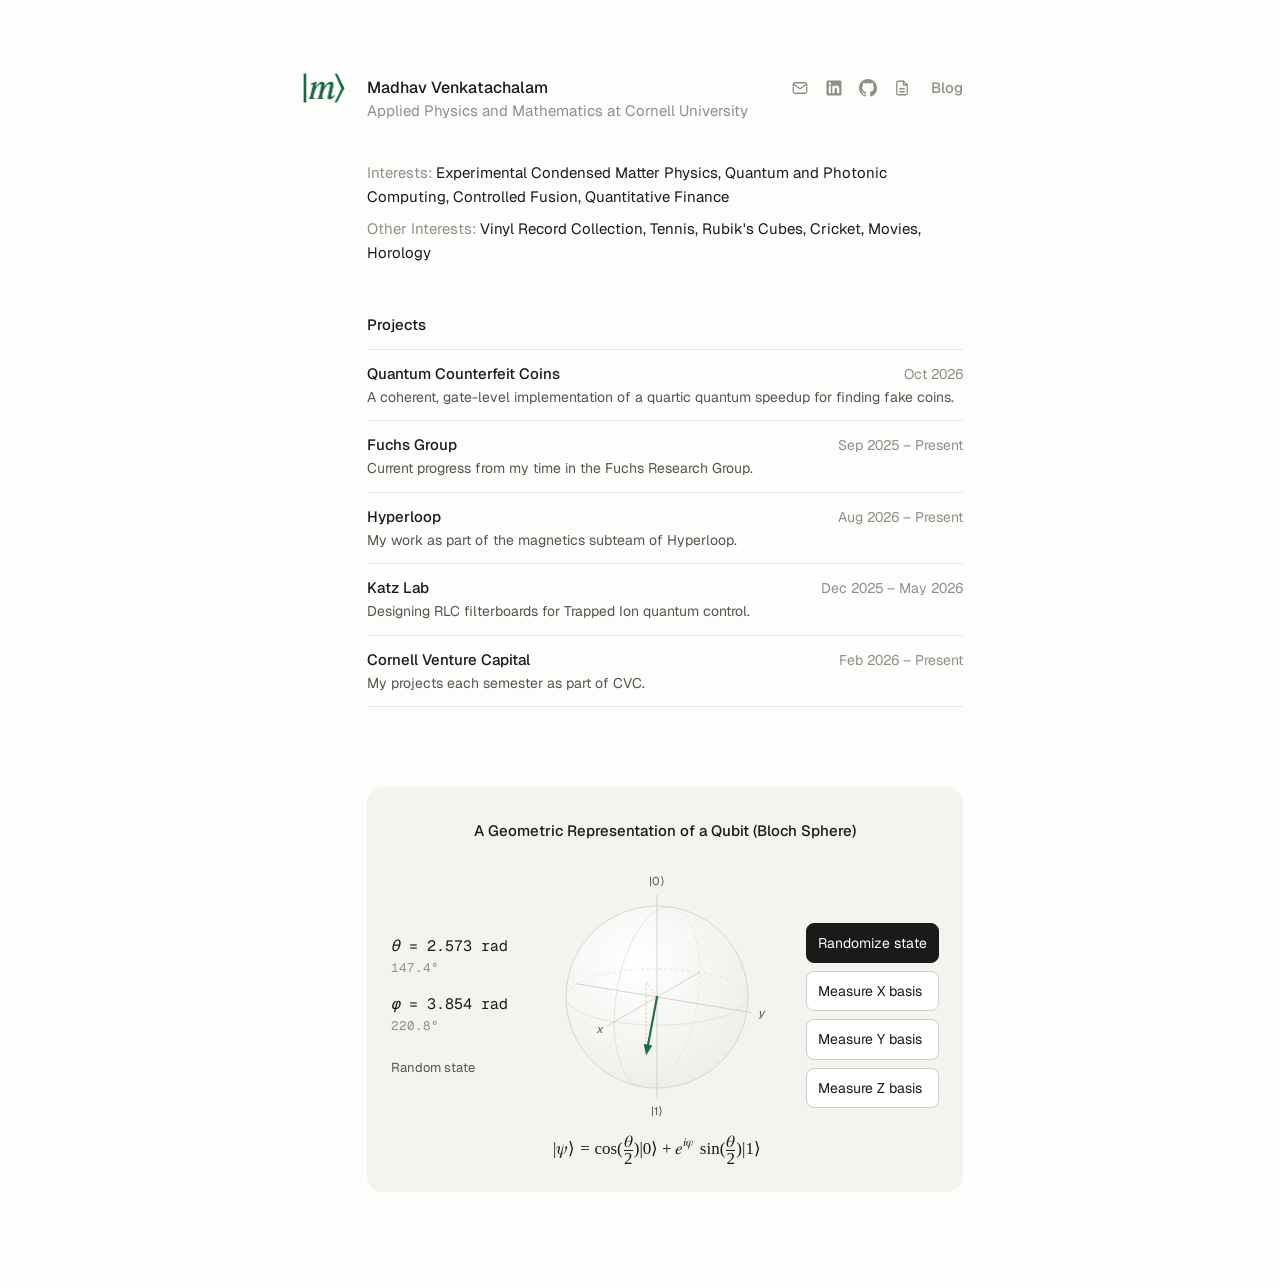
==== commit 7eadfb6e: "Add files via upload" ====
--- a/index.html
+++ b/index.html
@@ -89,7 +89,9 @@
     </main>
 
     <!-- ===== BLOCH SPHERE (logic lives in bloch.js) ===== -->
-    <section class="bloch" aria-label="Interactive Bloch sphere">
+    <section class="bloch" aria-labelledby="bloch-title">
+      <h2 class="bloch-title" id="bloch-title">A Geometric Representation of a Qubit (Bloch Sphere)</h2>
+
       <div class="bloch-readout">
         <div class="readout-item">
           <div class="readout-main"><span class="sym">θ</span> = <span id="theta-val">–</span></div>
--- a/style.css
+++ b/style.css
@@ -168,11 +168,15 @@
   border-radius: 16px;
   display: grid;
   grid-template-columns: max-content minmax(200px, 260px) max-content;
-  grid-template-areas: "read fig ctrl";
+  grid-template-areas:
+    "title title title"
+    "read  fig   ctrl";
   justify-content: space-between;
   align-items: center;
   gap: 16px;
 }
+
+.bloch-title { grid-area: title; margin: 0 0 8px; text-align: center; }
 
 .bloch-figure { grid-area: fig; margin: 0; text-align: center; }
 .bloch-figure svg { display: block; width: 100%; height: auto; overflow: visible; }
@@ -232,7 +236,7 @@
     margin-left: 0;
     padding: 24px 16px;
     grid-template-columns: 1fr 1fr;
-    grid-template-areas: "fig fig" "read ctrl";
+    grid-template-areas: "title title" "fig fig" "read ctrl";
     justify-content: stretch;
     gap: 20px;
   }
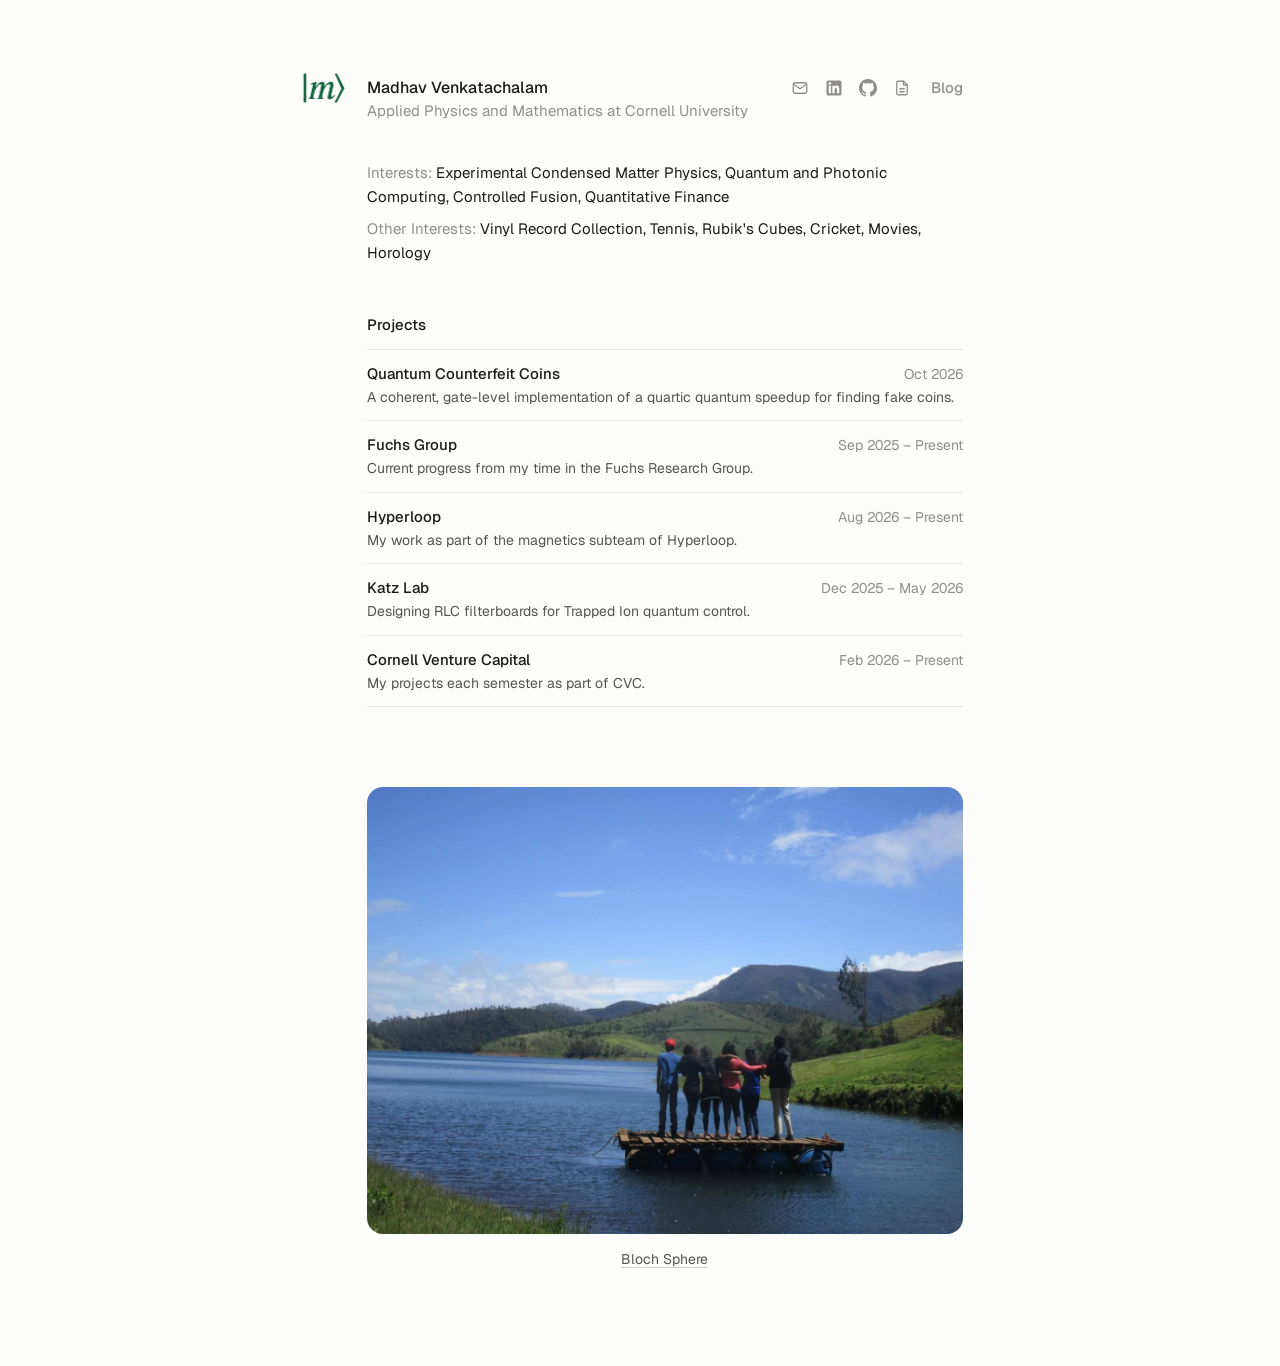
==== commit bc322d2e: "Add files via upload" ====
--- a/index.html
+++ b/index.html
@@ -88,49 +88,19 @@
       </section>
     </main>
 
-    <!-- ===== BLOCH SPHERE (logic lives in bloch.js) ===== -->
-    <section class="bloch" aria-labelledby="bloch-title">
-      <h2 class="bloch-title" id="bloch-title">A Geometric Representation of a Qubit (Bloch Sphere)</h2>
-
-      <div class="bloch-readout">
-        <div class="readout-item">
-          <div class="readout-main"><span class="sym">θ</span> = <span id="theta-val">–</span></div>
-          <div class="readout-sub" id="theta-sub">&nbsp;</div>
-        </div>
-        <div class="readout-item">
-          <div class="readout-main"><span class="sym">φ</span> = <span id="phi-val">–</span></div>
-          <div class="readout-sub" id="phi-sub">&nbsp;</div>
-        </div>
-        <p class="readout-last" id="last-result" aria-live="polite">Random state</p>
+    <!-- ===== PHOTO (logic lives in photo-slot.js; photo list in gallery/photos.js) ===== -->
+    <section class="photo-section">
+      <div class="photo-slot" data-photo-slot data-base="gallery/" role="button" tabindex="0"
+           aria-label="Photo from my gallery. Click to see another." title="Click for another photo">
+        <img alt="">
+        <img alt="">
+        <canvas aria-hidden="true"></canvas>
       </div>
-
-      <figure class="bloch-figure">
-        <svg id="bloch" viewBox="0 0 320 320" role="img" aria-label="Bloch sphere showing the current qubit state"></svg>
-        <figcaption>
-          <math display="block">
-            <mrow>
-              <mo stretchy="false" lspace="0" rspace="0">|</mo><mi>ψ</mi><mo stretchy="false" lspace="0">⟩</mo>
-              <mo>=</mo>
-              <mi>cos</mi><mo>&#x2061;</mo><mrow><mo>(</mo><mfrac><mi>θ</mi><mn>2</mn></mfrac><mo>)</mo></mrow>
-              <mo stretchy="false" lspace="0" rspace="0">|</mo><mn>0</mn><mo stretchy="false" lspace="0">⟩</mo>
-              <mo>+</mo>
-              <msup><mi>e</mi><mrow><mi>i</mi><mi>φ</mi></mrow></msup><mspace width="0.2em"/>
-              <mi>sin</mi><mo>&#x2061;</mo><mrow><mo>(</mo><mfrac><mi>θ</mi><mn>2</mn></mfrac><mo>)</mo></mrow>
-              <mo stretchy="false" lspace="0" rspace="0">|</mo><mn>1</mn><mo stretchy="false" lspace="0">⟩</mo>
-            </mrow>
-          </math>
-        </figcaption>
-      </figure>
-
-      <div class="bloch-controls">
-        <button class="qbtn primary" type="button" data-action="random">Randomize state</button>
-        <button class="qbtn" type="button" data-action="x">Measure X basis</button>
-        <button class="qbtn" type="button" data-action="y">Measure Y basis</button>
-        <button class="qbtn" type="button" data-action="z">Measure Z basis</button>
-      </div>
+      <p class="photo-link"><a href="bloch.html">Bloch Sphere</a></p>
     </section>
 
   </div>
-  <script src="bloch.js"></script>
+  <script src="gallery/photos.js"></script>
+  <script src="photo-slot.js"></script>
 </body>
 </html>
--- a/style.css
+++ b/style.css
@@ -159,7 +159,49 @@
 .prose p { margin: 0 0 14px; }
 .prose img { max-width: 100%; border-radius: 8px; margin: 8px 0 16px; }
 
-/* ---------- Bloch sphere ---------- */
+/* ---------- Home-page photo ---------- */
+.photo-section { margin: 80px 0 0 var(--gutter); }
+.photo-slot {
+  position: relative;
+  aspect-ratio: 4 / 3;
+  border-radius: 16px;
+  overflow: hidden;
+  background: var(--panel);
+  cursor: pointer;
+  user-select: none;
+  -webkit-tap-highlight-color: transparent;
+}
+.photo-slot img {
+  position: absolute;
+  inset: 0;
+  width: 100%;
+  height: 100%;
+  object-fit: cover;
+  display: block;
+  opacity: 0;
+  transition: opacity 0.4s;
+}
+.photo-slot.is-ready img { opacity: 1; }
+.photo-slot canvas {
+  position: absolute;
+  inset: 0;
+  width: 100%;
+  height: 100%;
+  z-index: 3;
+  pointer-events: none;
+}
+.photo-slot:focus-visible { outline: 2px solid var(--text); outline-offset: 3px; }
+.photo-link { margin: 14px 0 0; text-align: center; font-size: 14px; }
+.photo-link a {
+  color: var(--muted);
+  text-decoration: underline;
+  text-decoration-color: var(--line-strong);
+  text-underline-offset: 3px;
+  transition: color 0.15s, text-decoration-color 0.15s;
+}
+.photo-link a:hover { color: var(--text); text-decoration-color: var(--text); }
+
+/* ---------- Bloch sphere (bloch.html) ---------- */
 /* A softly tinted panel, aligned with the content column above */
 .bloch {
   margin: 80px 0 0 var(--gutter);
@@ -175,6 +217,9 @@
   align-items: center;
   gap: 16px;
 }
+
+.back-row { margin: 0; }
+.bloch--page { margin-top: 0; }
 
 .bloch-title { grid-area: title; margin: 0 0 8px; text-align: center; }
 
@@ -232,6 +277,7 @@
   .site-header + .tagline { padding-left: 52px; }
   .site-nav { justify-content: flex-end; }
   .indent { padding-left: 0; }
+  .photo-section { margin-left: 0; }
   .bloch {
     margin-left: 0;
     padding: 24px 16px;
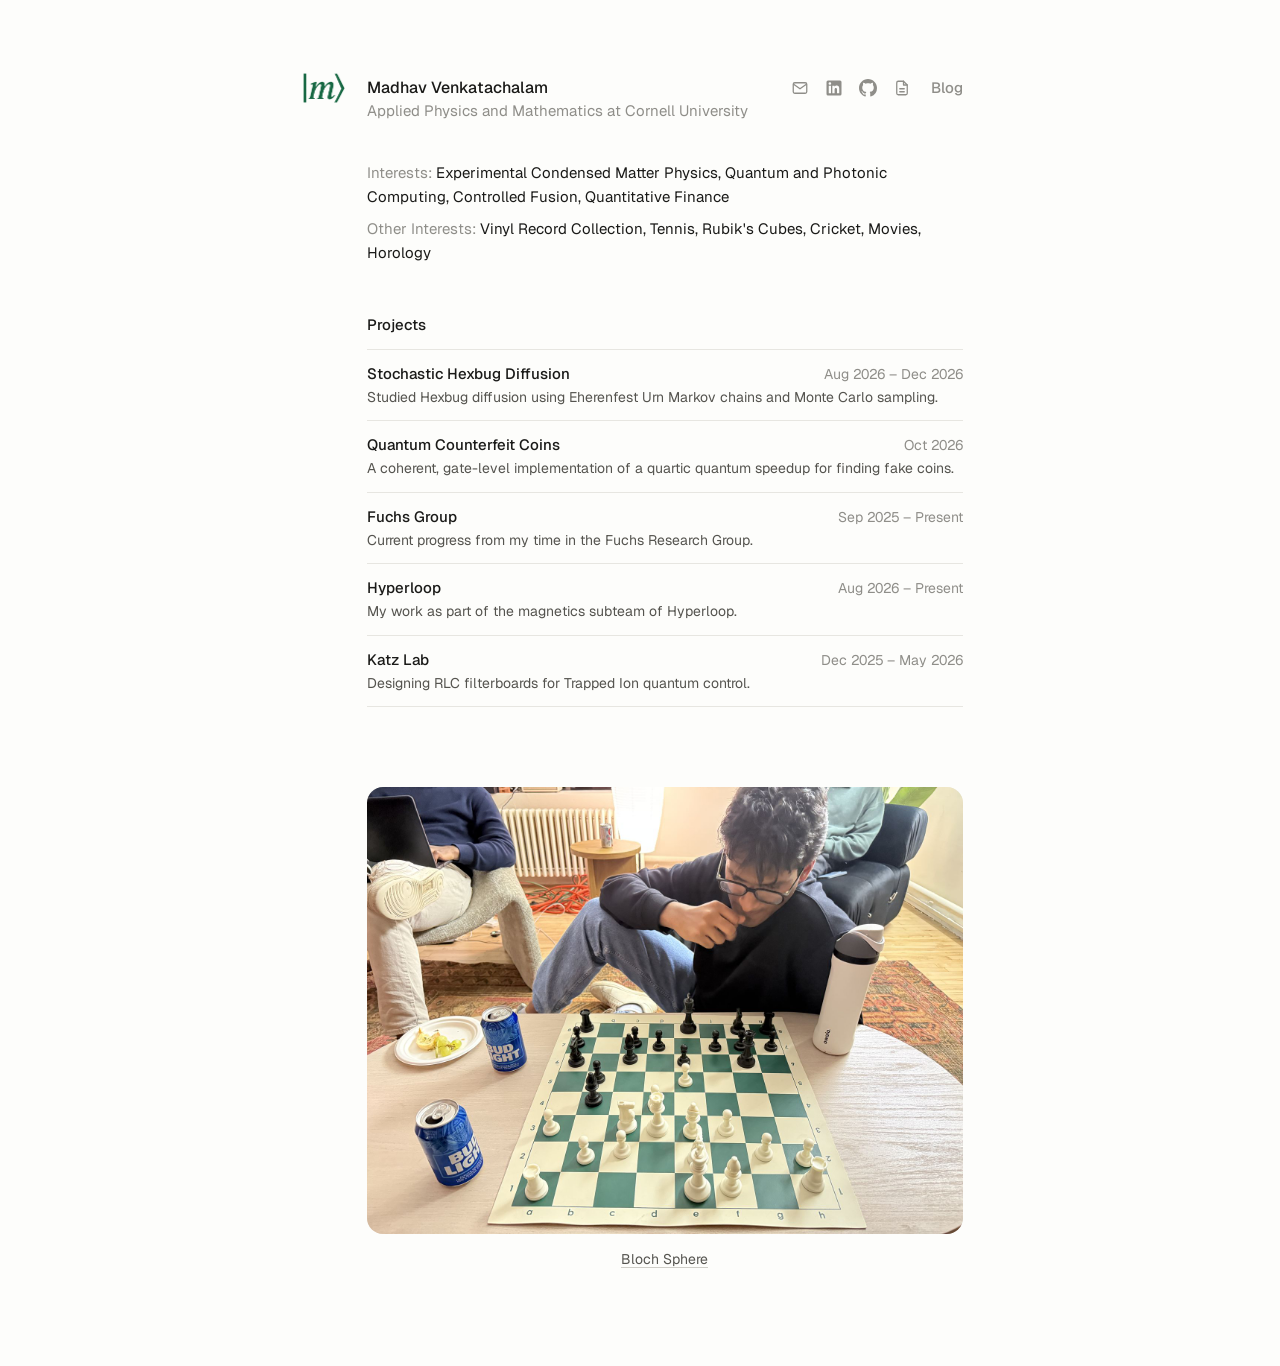
==== commit 3a6f0aa6: "Add files via upload" ====
--- a/index.html
+++ b/index.html
@@ -55,6 +55,12 @@
         <h2>Projects</h2>
         <ul class="rows">
           <li>
+            <a href="projects/stochastic-hexbug-diffusion.html">
+              <span class="row-top"><span class="row-title">Stochastic Hexbug Diffusion</span><span class="row-meta">Aug 2026 – Dec 2026</span></span>
+              <span class="row-desc">Studied Hexbug diffusion using Eherenfest Urn Markov chains and Monte Carlo sampling.</span>
+            </a>
+          </li>
+          <li>
             <a href="projects/quantum-counterfeit-coins.html">
               <span class="row-top"><span class="row-title">Quantum Counterfeit Coins</span><span class="row-meta">Oct 2026</span></span>
               <span class="row-desc">A coherent, gate-level implementation of a quartic quantum speedup for finding fake coins.</span>
@@ -78,12 +84,6 @@
               <span class="row-desc">Designing RLC filterboards for Trapped Ion quantum control.</span>
             </a>
           </li>
-          <li>
-            <a href="projects/cornell-venture-capital.html">
-              <span class="row-top"><span class="row-title">Cornell Venture Capital</span><span class="row-meta">Feb 2026 – Present</span></span>
-              <span class="row-desc">My projects each semester as part of CVC.</span>
-            </a>
-          </li>
         </ul>
       </section>
     </main>
